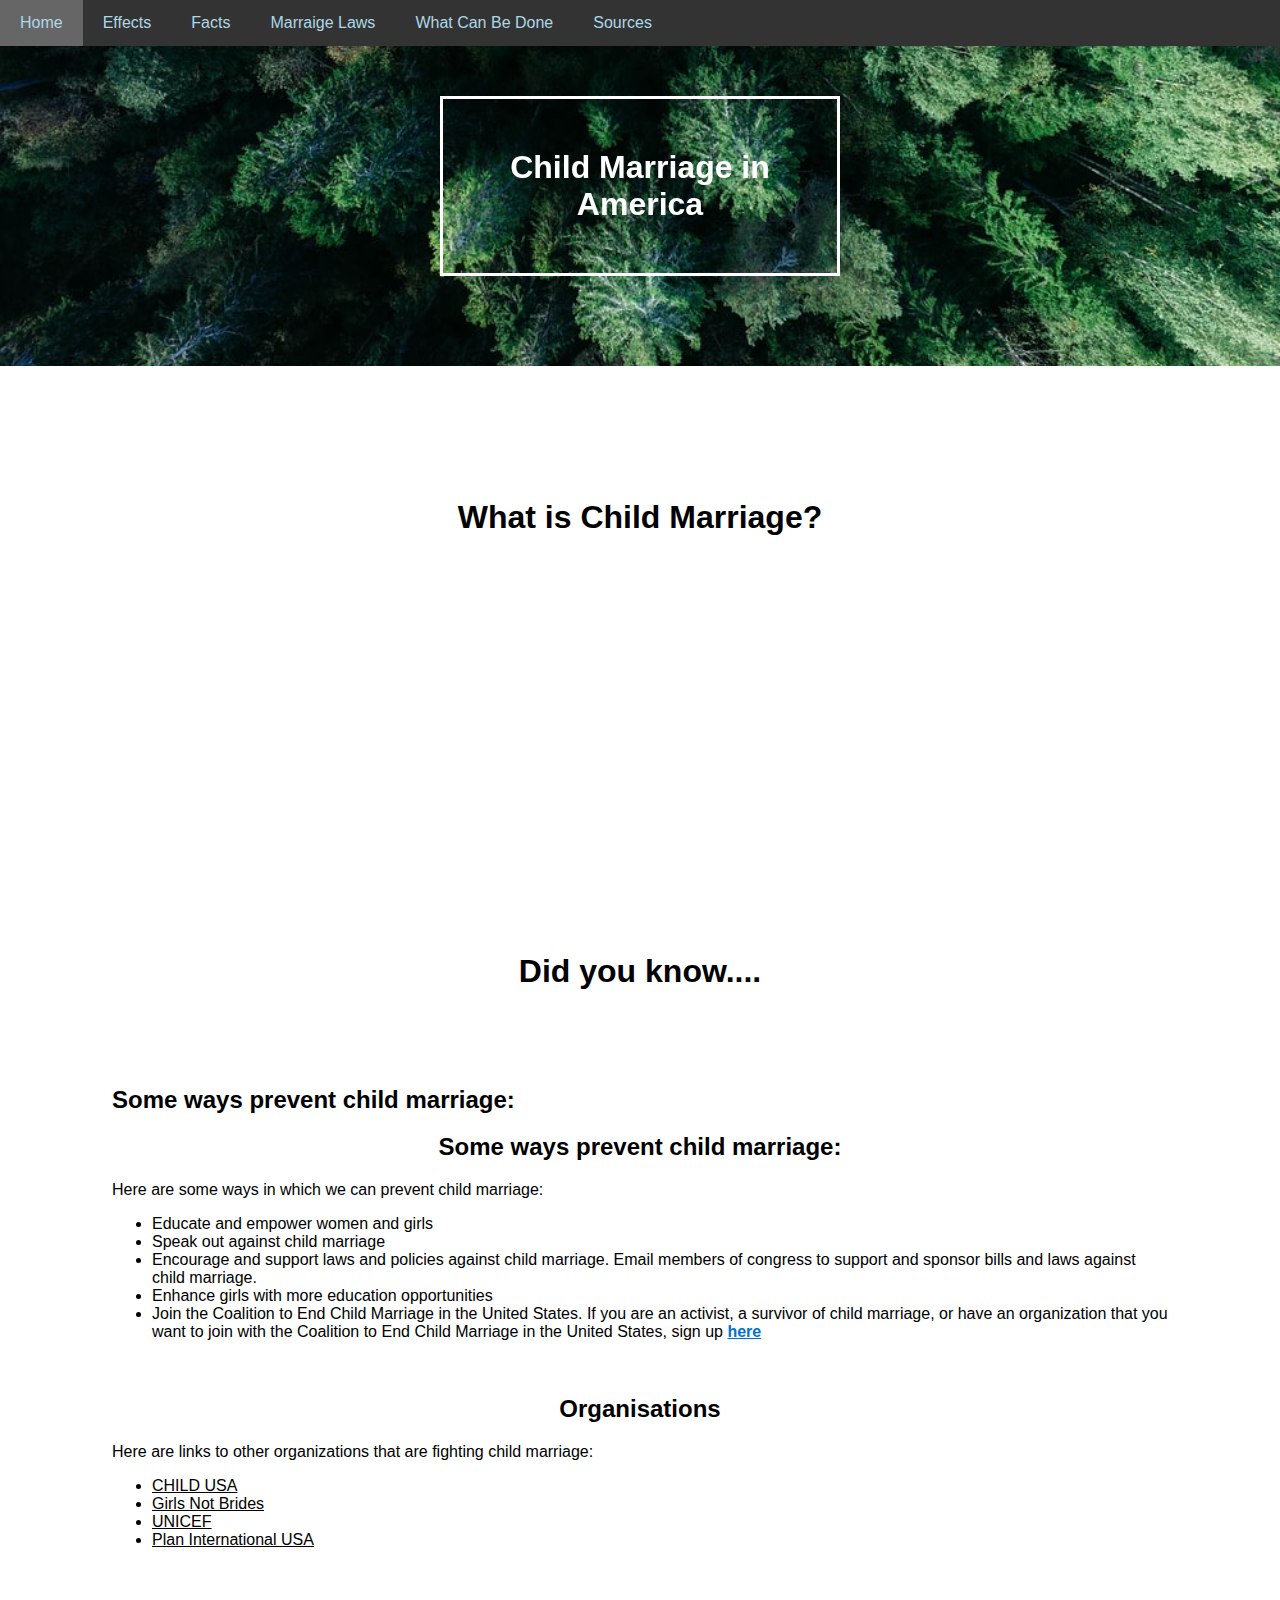
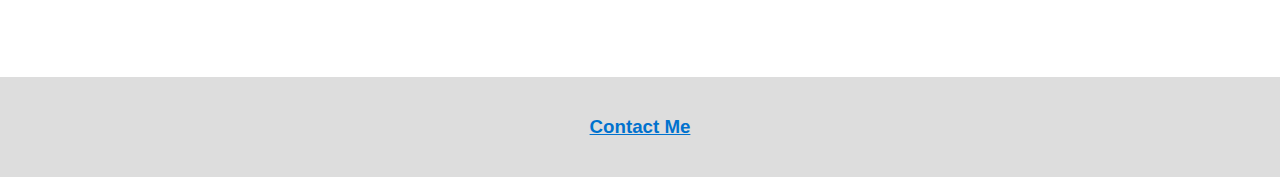
==== index.html @ d297c45a "Update index.html" ====
<!DOCTYPE html>
<html lang="en">
  
<head>
<title>Child Marriage in America-Home</title>
<meta charset="UTF-8">
<meta name="viewport" content="width=device-width, initial-scale=1">
<link rel="stylesheet" type="text/css" href="style_home.css">
</head>
  
<body>
<div class="navbar">
  <a href="./index.html" class="active" target="_blank">Home</a>
  <a href="./Effects.html" target="_blank">Effects</a> 
  <a href="./Facts.html" target="_blank"> Facts</a>
  <a href="./Marriage-Laws.html" target="_blank">Marraige Laws</a>
  <a href="./what-can-be-done.html" target="_blank">What Can Be Done</a>
  <a href="./sources.html" target="_blank">Sources</a> 
</div>

<div id="banner0">
 <div class="content">
        <h1>Child Marriage in America</h1>
   </div>
 </div>
 
<!---<div class="header" style="background-image: url('https://cdni0.trtworld.com/w480/h270/q75/8767-trtworld-399984-439138.jpg');">
  <h1>My Website</h1>
  <p>A <b>responsive</b> website created by me.</p>
</div>-->


<div class="row">
 
  <div class="main">
    <!--<h1>Join US in the Fight Against Child Marriage</h1>-->
    <h1 style= "color: black;"> What is Child Marriage? </h1>
    
    <iframe class= "video"  src="https://www.youtube.com/embed/cFA0fRX2fZc" title="YouTube video player" frameborder="0" allow="accelerometer; autoplay; clipboard-write;  
    encrypted-media; gyroscope; picture-in-picture" allowfullscreen></iframe>
        
   
    <h1 style= "color: black;"> Did you know....</h1>
      
    <h2>Some ways prevent child marriage:</h2>
    <h2 style="text-align:center">Some ways prevent child marriage:</h2>
    <p>Here are some ways in which we can prevent child marriage:</p>

    <ul>
      <li> Educate and empower women and girls </li>
      <li> Speak out against child marriage</li>
      <li> Encourage and support laws and policies against child marriage.  Email members of congress to support and sponsor bills and laws against child marriage.</li>
      <li> Enhance girls with more education opportunities </li>
      <li> Join the Coalition to End Child Marriage in the United States.  If you are an activist, a survivor of child marriage, or have an organization that you want to join with the Coalition to End Child Marriage in the United States, sign up <a href="https://docs.google.com/forms/d/1Kvfgc0ja8x3zEsM-i0TsdLW8X1-UNW-us48fIBtgW6Y/viewform?edit_requested=true" target="_blank" style="color: #0072ce"><b>here</b></a></li>
    </ul>

    <br>
    <h2 style="text-align:center">Organisations</h2>

    <p>Here are links to other organizations that are fighting child marriage:</p>
    <ul>
                <li><a href="https://childusa.org/" target="_blank" style="color: black"> CHILD USA</a></li>
                <li><a href="https://www.girlsnotbrides.org/" target="_blank" style="color: black"> Girls Not Brides</a></li>
                <li><a href="https://www.unicef.org/protection/child-marriage" target="_blank" style="color: black">UNICEF </a></li>
                <li><a href="https://www.planusa.org/" target="_blank" style="color: black">Plan International USA</a></li>
    </ul>
  </div>
</div>

<div class="footer">
  <h3><a href="mailto:shivani.arun@gmail.com" style="color:#0072ce">Contact Me</a></h3>
</div>
  
  
</body>
</html>
---- style_home.css ----
* {
  box-sizing: border-box;
}

/* Style the body */
body {
  font-family: Arial, Helvetica, sans-serif;
  margin: 0;
}

/* Banners for all pages */
/*https://cdni0.trtworld.com/w480/h270/q75/8767-trtworld-399984-439138.jpg*/

/* Home Banner */
#banner0{
 background-image: url(./resources/images/home_banner.jpeg);
  background-size: cover;
  background-position: bottom center;
  height: 400px;
  width: 100%;
  color: white;
} 

#banner0 .content h1 {
  border: 3px solid white;
  position: relative;
  top: 50px;
  width: 400px;
  margin: 0 auto;
  padding: 50px;
  text-align: center;
}

/* What can we do Banner */
#banner4{
 background-image: url(./resources/images/Stop_child_marriage.jpg);
  background-size: cover;
  background-position: bottom center;
  height: 400px;
  width: 100%;
  opacity: 0.5;
}

.banner4 content h1{
  border: 3px solid white;
  color: #FFFFFF;
  position: relative;
  top: 50px;
  width: 400px;
  margin: 0 auto;
  padding: 50px;
  text-align: center;
  text-shadow: -2px 0 black, 0 2px black, 2px 0 black, 0 -2px black; 
}




/* Increase the font size of the heading 
.header h1 {
  font-size: 40px;
}
*/

/* Sticky navbar - toggles between relative and fixed, depending on the scroll position. It is positioned relative until a given offset position is met in the viewport - then it "sticks" in place (like position:fixed). The sticky value is not supported in IE or Edge 15 and earlier versions. However, for these versions the navbar will inherit default position */
.navbar {
  overflow: hidden;
  background-color: #333;
  position: sticky;
  position: -webkit-sticky;
  top: 0;
}

/* Style the navigation bar links */
.navbar a {
  float: left;
  display: block;
  color: #ADD8E6;
  text-align: center;
  padding: 14px 20px;
  text-decoration: none;
}


/* Change color on hover */
.navbar a:hover {
  background-color: #ADD8E6;
  color: black;
}

/* Active/current link */
.navbar a.active {
  background-color: #666;
  color: #ADD8E6;
}

/* Column container */
.row {  
  display: -ms-flexbox; /* IE10 */
  display: flex;
  -ms-flex-wrap: wrap; /* IE10 */
  flex-wrap: wrap;
}

/* Create two unequal columns that sits next to each other */
/* Sidebar/left column */
/*
.side {
  -ms-flex: 30%; /* IE10 */
 /* flex: 30%;
  background-color: #f1f1f1;
  padding: 20px;
}
*/

/* Main column */
.main {   
  background-color: white;
  flex: 70%;
  margin-top: -80px;
  -ms-flex: 70%; /* IE10 */
  padding: 7rem;
}
.main h1{
  padding-bottom: 7%;
  text-align: center;
}
/* Fake image, just for this example */
.fakeimg {
  background-color: #0072ce;
  width: 100%;
}
.main img{
    width: 100%;
    object-fit: scale-down;
    max-height: 100%;

}

.video {
    display: block;
    height: 300px;
    margin: 0 auto;
    width: 450px;
    align-self: center;
}

/* Footer */
.footer {
  padding: 20px;
  text-align: center;
  background: #ddd;
  position: static;
}

/* Responsive layout - when the screen is less than 700px wide, make the two columns stack on top of each other instead of next to each other */
@media screen and (max-width: 700px) {
  .row {   
    flex-direction: column;
  }
}

/* Responsive layout - when the screen is less than 400px wide, make the navigation links stack on top of each other instead of next to each other */
@media screen and (max-width: 400px) {
  .navbar a {
    float: none;
    width: 100%;
  }
  .fakeimg {
    display: none;
}
}
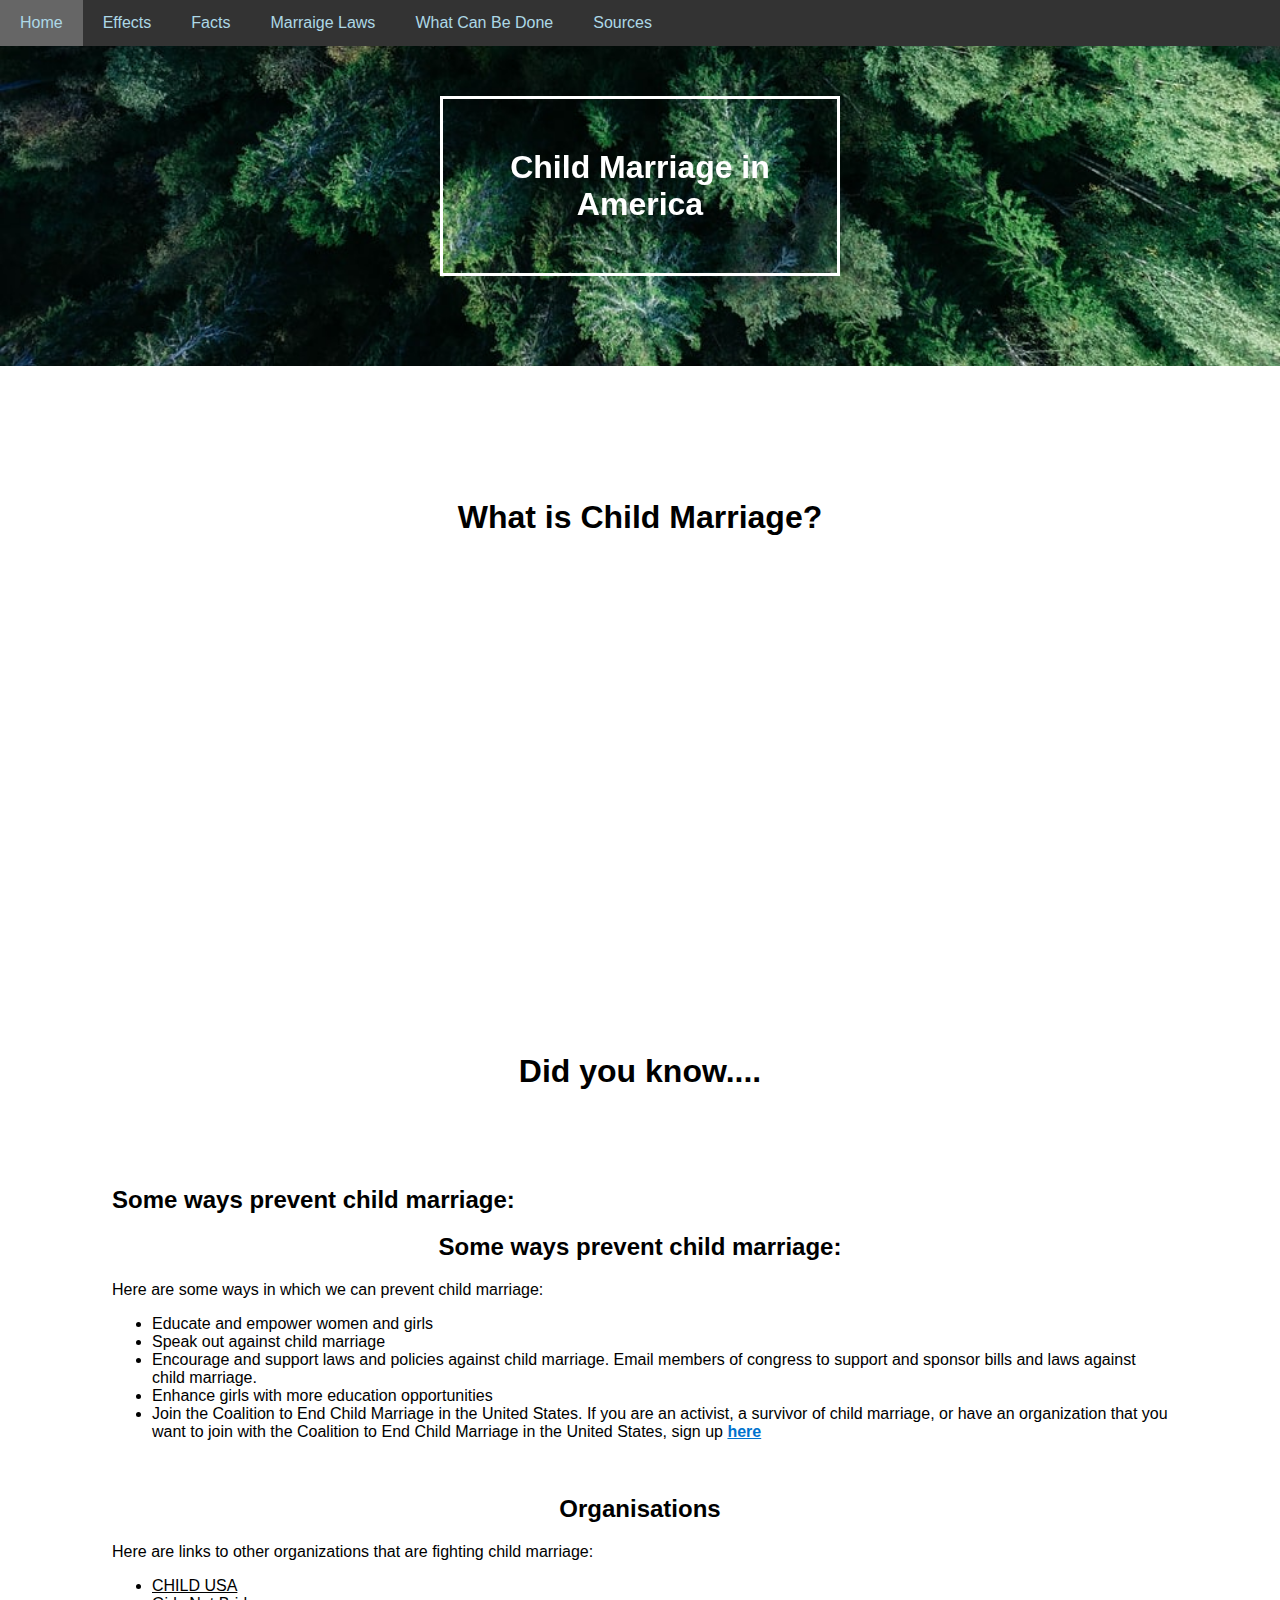
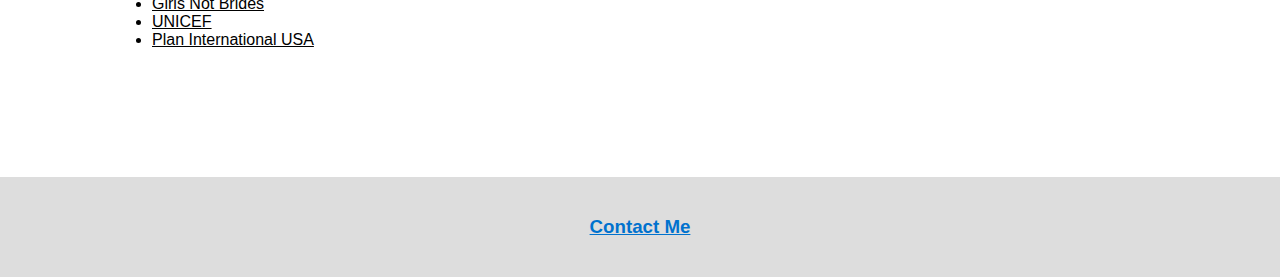
==== commit 73e6453f: "Update index.html" ====
--- a/index.html
+++ b/index.html
@@ -24,12 +24,6 @@
    </div>
  </div>
  
-<!---<div class="header" style="background-image: url('https://cdni0.trtworld.com/w480/h270/q75/8767-trtworld-399984-439138.jpg');">
-  <h1>My Website</h1>
-  <p>A <b>responsive</b> website created by me.</p>
-</div>-->
-
-
 <div class="row">
  
   <div class="main">
@@ -39,7 +33,8 @@
     <iframe class= "video"  src="https://www.youtube.com/embed/cFA0fRX2fZc" title="YouTube video player" frameborder="0" allow="accelerometer; autoplay; clipboard-write;  
     encrypted-media; gyroscope; picture-in-picture" allowfullscreen></iframe>
         
-   
+
+    
     <h1 style= "color: black;"> Did you know....</h1>
       
     <h2>Some ways prevent child marriage:</h2>
--- a/style_home.css
+++ b/style_home.css
@@ -41,7 +41,7 @@
   opacity: 0.5;
 }
 
-.banner4 content h1{
+#banner4 content h1{
   border: 3px solid white;
   color: #FFFFFF;
   position: relative;
@@ -52,8 +52,6 @@
   text-align: center;
   text-shadow: -2px 0 black, 0 2px black, 2px 0 black, 0 -2px black; 
 }
-
-
 
 
 /* Increase the font size of the heading 
@@ -139,11 +137,12 @@
 
 .video {
     display: block;
-    height: 300px;
+    height: 400px;
     margin: 0 auto;
-    width: 450px;
-    align-self: center;
+    width: 550px;
+    align-content: center;
 }
+
 
 /* Footer */
 .footer {
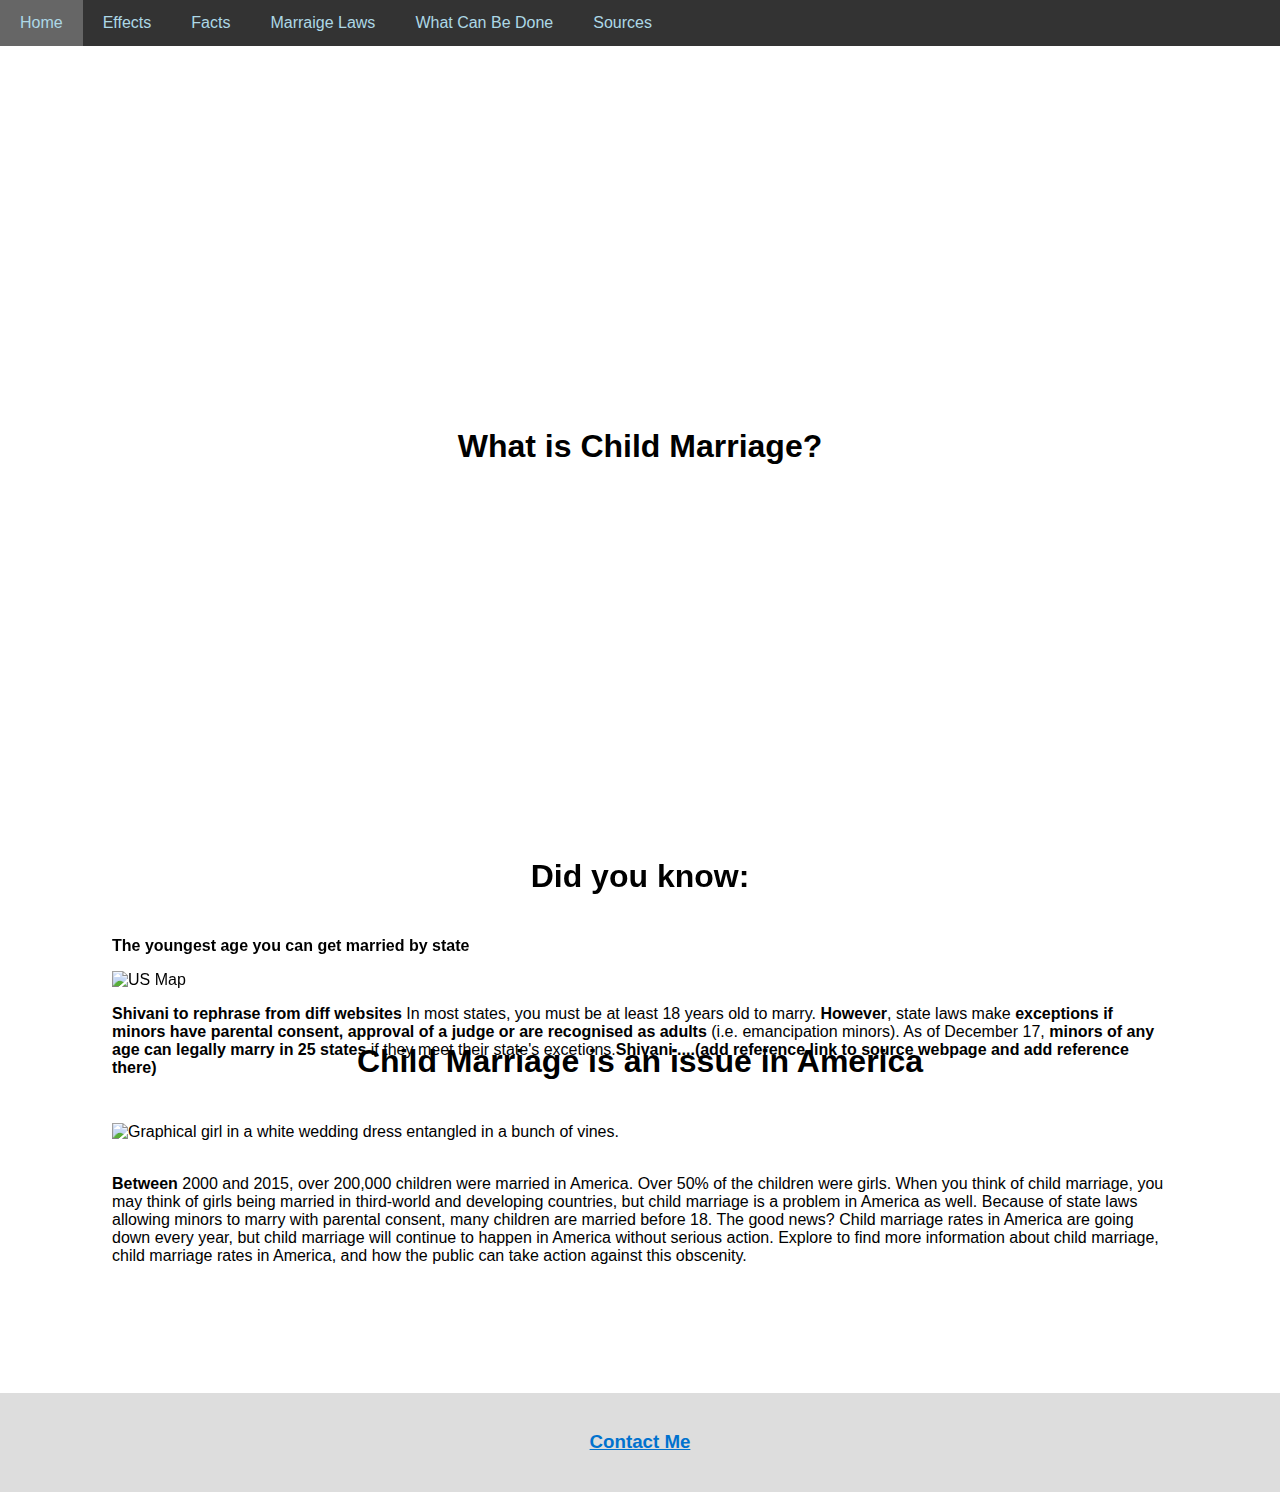
==== commit 891f8a90: "Update index.html" ====
--- a/index.html
+++ b/index.html
@@ -1,71 +1,59 @@
 <!DOCTYPE html>
 <html lang="en">
-  
+
 <head>
-<title>Child Marriage in America-Home</title>
-<meta charset="UTF-8">
-<meta name="viewport" content="width=device-width, initial-scale=1">
-<link rel="stylesheet" type="text/css" href="style_home.css">
+    <title>Child Marriage in America-Home</title>
+    <meta charset="UTF-8">
+    <meta name="viewport" content="width=device-width, initial-scale=1">
+    <link rel="stylesheet" type="text/css" href="style_home.css">
 </head>
-  
+
 <body>
-<div class="navbar">
-  <a href="./index.html" class="active" target="_blank">Home</a>
-  <a href="./Effects.html" target="_blank">Effects</a> 
-  <a href="./Facts.html" target="_blank"> Facts</a>
-  <a href="./Marriage-Laws.html" target="_blank">Marraige Laws</a>
-  <a href="./what-can-be-done.html" target="_blank">What Can Be Done</a>
-  <a href="./sources.html" target="_blank">Sources</a> 
-</div>
+    <div class="navbar">
+        <a href="./index.html" class="active" target="_blank">Home</a>
+        <a href="./Effects.html" target="_blank">Effects</a>
+        <a href="./Facts.html" target="_blank"> Facts</a>
+        <a href="./Marriage-Laws.html" target="_blank">Marraige Laws</a>
+        <a href="./what-can-be-done.html" target="_blank">What Can Be Done</a>
+        <a href="./sources.html" target="_blank">Sources</a>
+    </div>
 
-<div id="banner0">
- <div class="content">
-        <h1>Child Marriage in America</h1>
-   </div>
- </div>
- 
-<div class="row">
- 
-  <div class="main">
-    <!--<h1>Join US in the Fight Against Child Marriage</h1>-->
-    <h1 style= "color: black;"> What is Child Marriage? </h1>
-    
-    <iframe class= "video"  src="https://www.youtube.com/embed/cFA0fRX2fZc" title="YouTube video player" frameborder="0" allow="accelerometer; autoplay; clipboard-write;  
+    <div id="banner0">
+        <div class="content">
+            <h1>Child Marriage in America</h1>
+        </div>
+    </div>
+
+    <div class="row">
+
+        <div class="main">
+            <!--<h1>Join US in the Fight Against Child Marriage</h1>-->
+            <h1 class="intro"> What is Child Marriage? </h1>
+
+            <iframe class="video" src="https://www.youtube.com/embed/cFA0fRX2fZc" title="YouTube video player" frameborder="0" allow="accelerometer; autoplay; clipboard-write;  
     encrypted-media; gyroscope; picture-in-picture" allowfullscreen></iframe>
-        
 
-    
-    <h1 style= "color: black;"> Did you know....</h1>
-      
-    <h2>Some ways prevent child marriage:</h2>
-    <h2 style="text-align:center">Some ways prevent child marriage:</h2>
-    <p>Here are some ways in which we can prevent child marriage:</p>
+            <h1 class="h1body">Did you know:</h1>
+            <p><strong>The youngest age you can get married by state</strong></p>
+            <p> <img class="image2" src="https://s01.sgp1.digitaloceanspaces.com/inline/862332-hsvylikyue-1513864660.png" alt="US Map"> </p>
+          <p> <b>Shivani to rephrase from diff websites</b> In most states, you must be at least 18 years old to marry. <b>However</b>, state laws make <b>exceptions if minors have parental consent, approval of a judge or are recognised as adults </b>(i.e. emancipation minors). As of December 17, <b>minors of any age can legally marry in 25 states</b> if they meet their state's excetions.<b>Shivani ....(add reference link to source webpage and add reference there)</b></p>
 
-    <ul>
-      <li> Educate and empower women and girls </li>
-      <li> Speak out against child marriage</li>
-      <li> Encourage and support laws and policies against child marriage.  Email members of congress to support and sponsor bills and laws against child marriage.</li>
-      <li> Enhance girls with more education opportunities </li>
-      <li> Join the Coalition to End Child Marriage in the United States.  If you are an activist, a survivor of child marriage, or have an organization that you want to join with the Coalition to End Child Marriage in the United States, sign up <a href="https://docs.google.com/forms/d/1Kvfgc0ja8x3zEsM-i0TsdLW8X1-UNW-us48fIBtgW6Y/viewform?edit_requested=true" target="_blank" style="color: #0072ce"><b>here</b></a></li>
-    </ul>
+            <h1 class="h1body"> Child Marriage is an issue in America</h1>
 
-    <br>
-    <h2 style="text-align:center">Organisations</h2>
+            <p><img class="image2" src="http://www.defenddemocracy.press/wp-content/uploads/2018/03/chilh-mariage.jpg" alt="Graphical girl in a white wedding dress entangled in a bunch
+of vines."> </p>
 
-    <p>Here are links to other organizations that are fighting child marriage:</p>
-    <ul>
-                <li><a href="https://childusa.org/" target="_blank" style="color: black"> CHILD USA</a></li>
-                <li><a href="https://www.girlsnotbrides.org/" target="_blank" style="color: black"> Girls Not Brides</a></li>
-                <li><a href="https://www.unicef.org/protection/child-marriage" target="_blank" style="color: black">UNICEF </a></li>
-                <li><a href="https://www.planusa.org/" target="_blank" style="color: black">Plan International USA</a></li>
-    </ul>
-  </div>
-</div>
+            <!--<img class= "image2" src= "./Images/cartoon_child_bride.jpg" alt= "Graphical girl in a white wedding dress entangled in a bunch of vines"> 
+    <p>-->
+            <p><br><strong>Between</strong> 2000 and 2015, over 200,000 children were married in America. Over 50% of the children were girls. When you think of child marriage, you may think of girls being married in third-world and developing countries, but child marriage is a problem in America as well. Because of state laws allowing minors to marry with parental consent, many children are married before 18. The good news? Child marriage rates in America are going down every year, but child marriage will continue to happen in America without serious action. Explore to find more information about child marriage, child marriage rates in America, and how the public can take action against this obscenity.</p>
+        </div>
+    </div>
 
-<div class="footer">
-  <h3><a href="mailto:shivani.arun@gmail.com" style="color:#0072ce">Contact Me</a></h3>
-</div>
-  
-  
+    <div class="footer">
+        <h3><a href="mailto:shivani.arun@gmail.com" style="color:#0072ce">Contact Me</a></h3>
+    </div>
+
+
 </body>
+
 </html>
--- a/style_home.css
+++ b/style_home.css
@@ -13,7 +13,7 @@
 
 /* Home Banner */
 #banner0{
- background-image: url(./resources/images/home_banner.jpeg);
+ background-image: url(https://images.unsplash.com/photo-1473773508845-188df298d2d1?ixlib=rb-1.2.1&ixid=MnwxMjA3fDB8MHxjb2xsZWN0aW9uLXBhZ2V8MXw0OTE4MzZ8fGVufDB8fHx8&w=1000&q=80);
   background-size: cover;
   background-position: bottom center;
   height: 400px;
@@ -52,6 +52,8 @@
   text-align: center;
   text-shadow: -2px 0 black, 0 2px black, 2px 0 black, 0 -2px black; 
 }
+
+
 
 
 /* Increase the font size of the heading 
@@ -120,7 +122,8 @@
   padding: 7rem;
 }
 .main h1{
-  padding-bottom: 7%;
+  margin-top: -50px;
+  padding-bottom: 2%;
   text-align: center;
 }
 /* Fake image, just for this example */
@@ -142,8 +145,14 @@
     width: 550px;
     align-content: center;
 }
-
-
+/*
+.video {
+  width: 650px;
+  height: 500px;
+  align: center;
+  margin: 0px 425px;
+}
+*/
 /* Footer */
 .footer {
   padding: 20px;
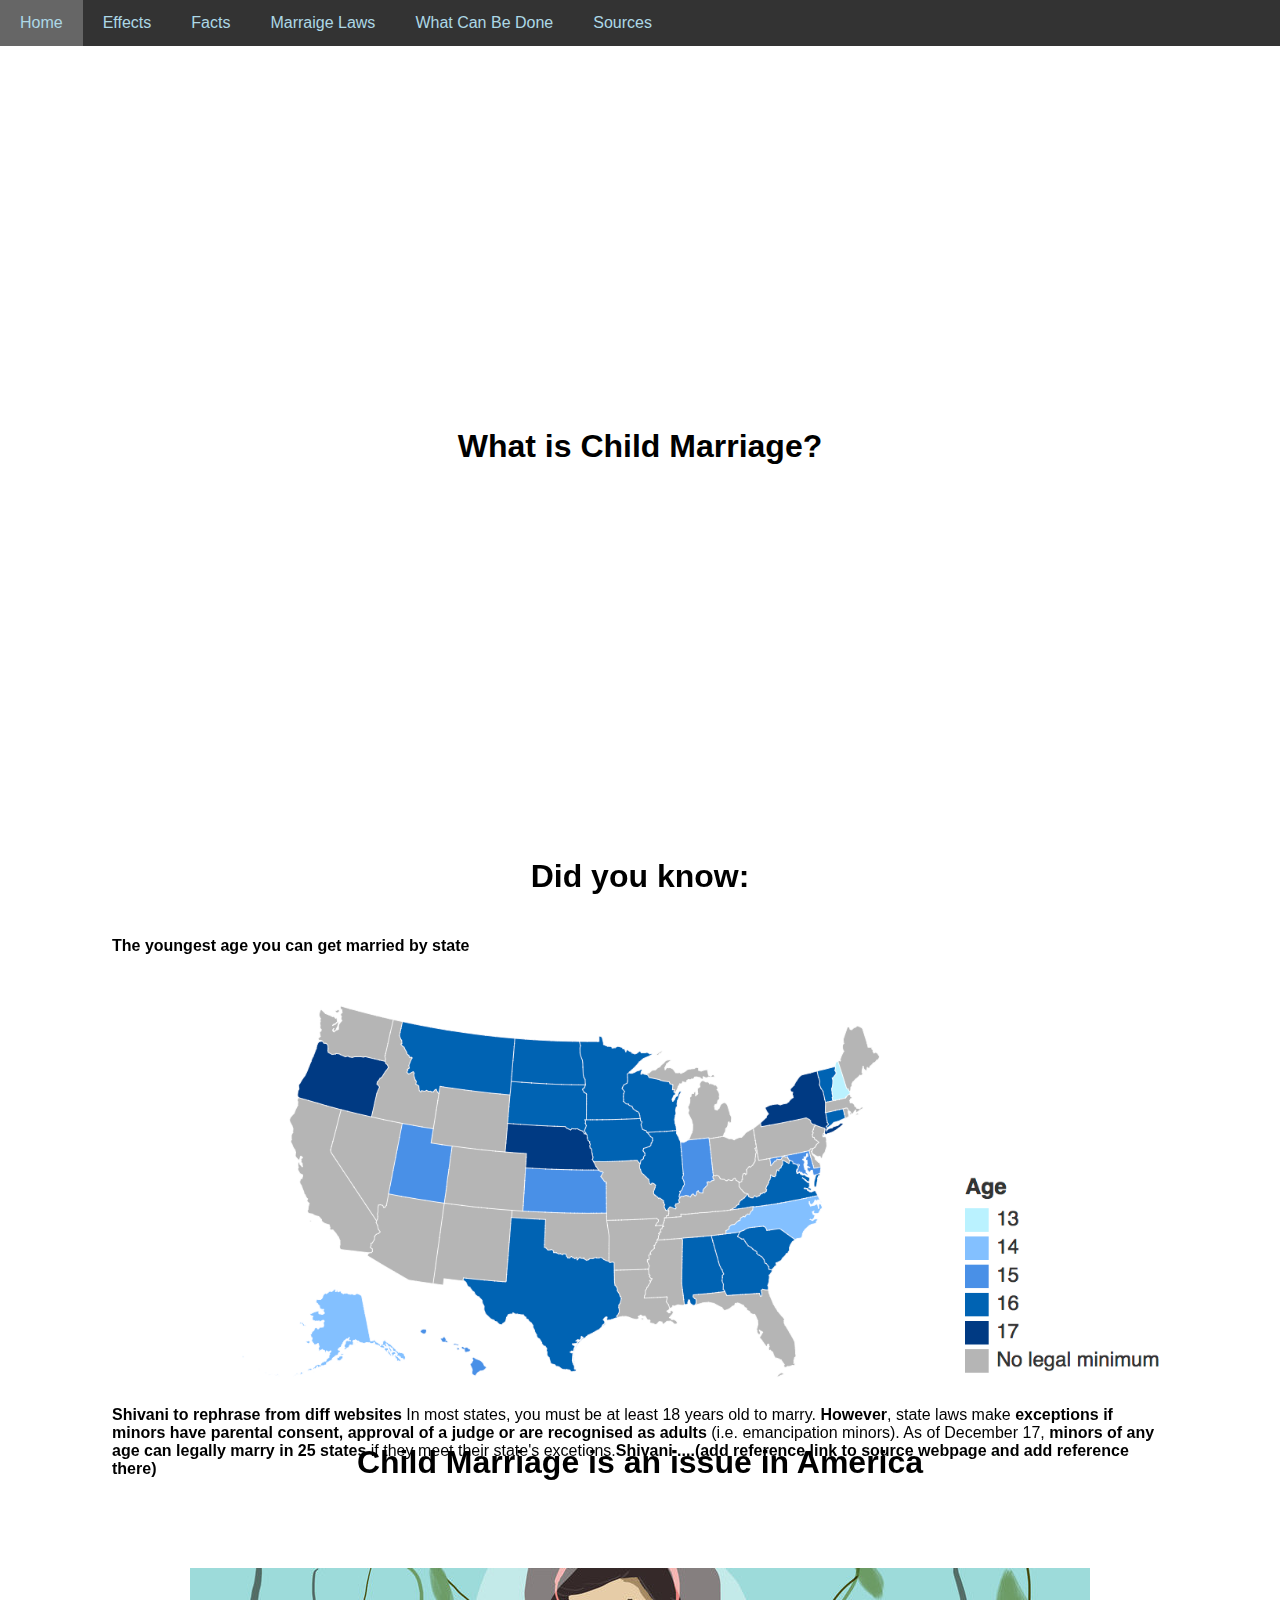
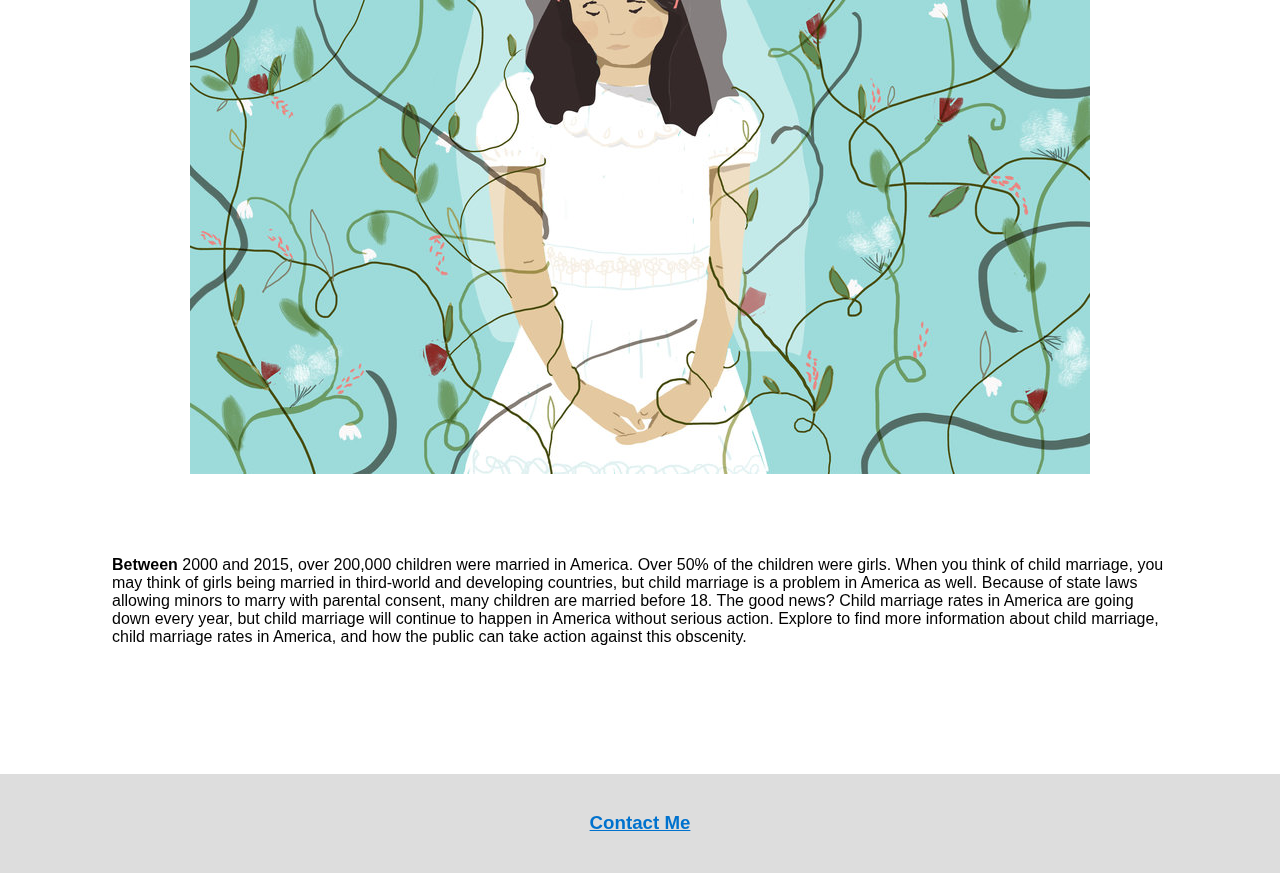
==== commit 2efcf769: "Update index.html" ====
--- a/index.html
+++ b/index.html
@@ -35,15 +35,16 @@
 
             <h1 class="h1body">Did you know:</h1>
             <p><strong>The youngest age you can get married by state</strong></p>
-            <p> <img class="image2" src="https://s01.sgp1.digitaloceanspaces.com/inline/862332-hsvylikyue-1513864660.png" alt="US Map"> </p>
+            <p> <img class="image2" src="./resources/images/cropped_us_map.png" alt="US Map"> </p>
+            <!--https://s01.sgp1.digitaloceanspaces.com/inline/862332-hsvylikyue-1513864660.png-->
           <p> <b>Shivani to rephrase from diff websites</b> In most states, you must be at least 18 years old to marry. <b>However</b>, state laws make <b>exceptions if minors have parental consent, approval of a judge or are recognised as adults </b>(i.e. emancipation minors). As of December 17, <b>minors of any age can legally marry in 25 states</b> if they meet their state's excetions.<b>Shivani ....(add reference link to source webpage and add reference there)</b></p>
 
             <h1 class="h1body"> Child Marriage is an issue in America</h1>
 
-            <p><img class="image2" src="http://www.defenddemocracy.press/wp-content/uploads/2018/03/chilh-mariage.jpg" alt="Graphical girl in a white wedding dress entangled in a bunch
+            <p><img class="image2" src="./resources/images/cartoon_child_bride.jpg" alt="Graphical girl in a white wedding dress entangled in a bunch
 of vines."> </p>
 
-            <!--<img class= "image2" src= "./Images/cartoon_child_bride.jpg" alt= "Graphical girl in a white wedding dress entangled in a bunch of vines"> 
+            <!--<img class= "image2" src= "http://www.defenddemocracy.press/wp-content/uploads/2018/03/chilh-mariage.jpg" alt= "Graphical girl in a white wedding dress entangled in a bunch of vines"> 
     <p>-->
             <p><br><strong>Between</strong> 2000 and 2015, over 200,000 children were married in America. Over 50% of the children were girls. When you think of child marriage, you may think of girls being married in third-world and developing countries, but child marriage is a problem in America as well. Because of state laws allowing minors to marry with parental consent, many children are married before 18. The good news? Child marriage rates in America are going down every year, but child marriage will continue to happen in America without serious action. Explore to find more information about child marriage, child marriage rates in America, and how the public can take action against this obscenity.</p>
         </div>
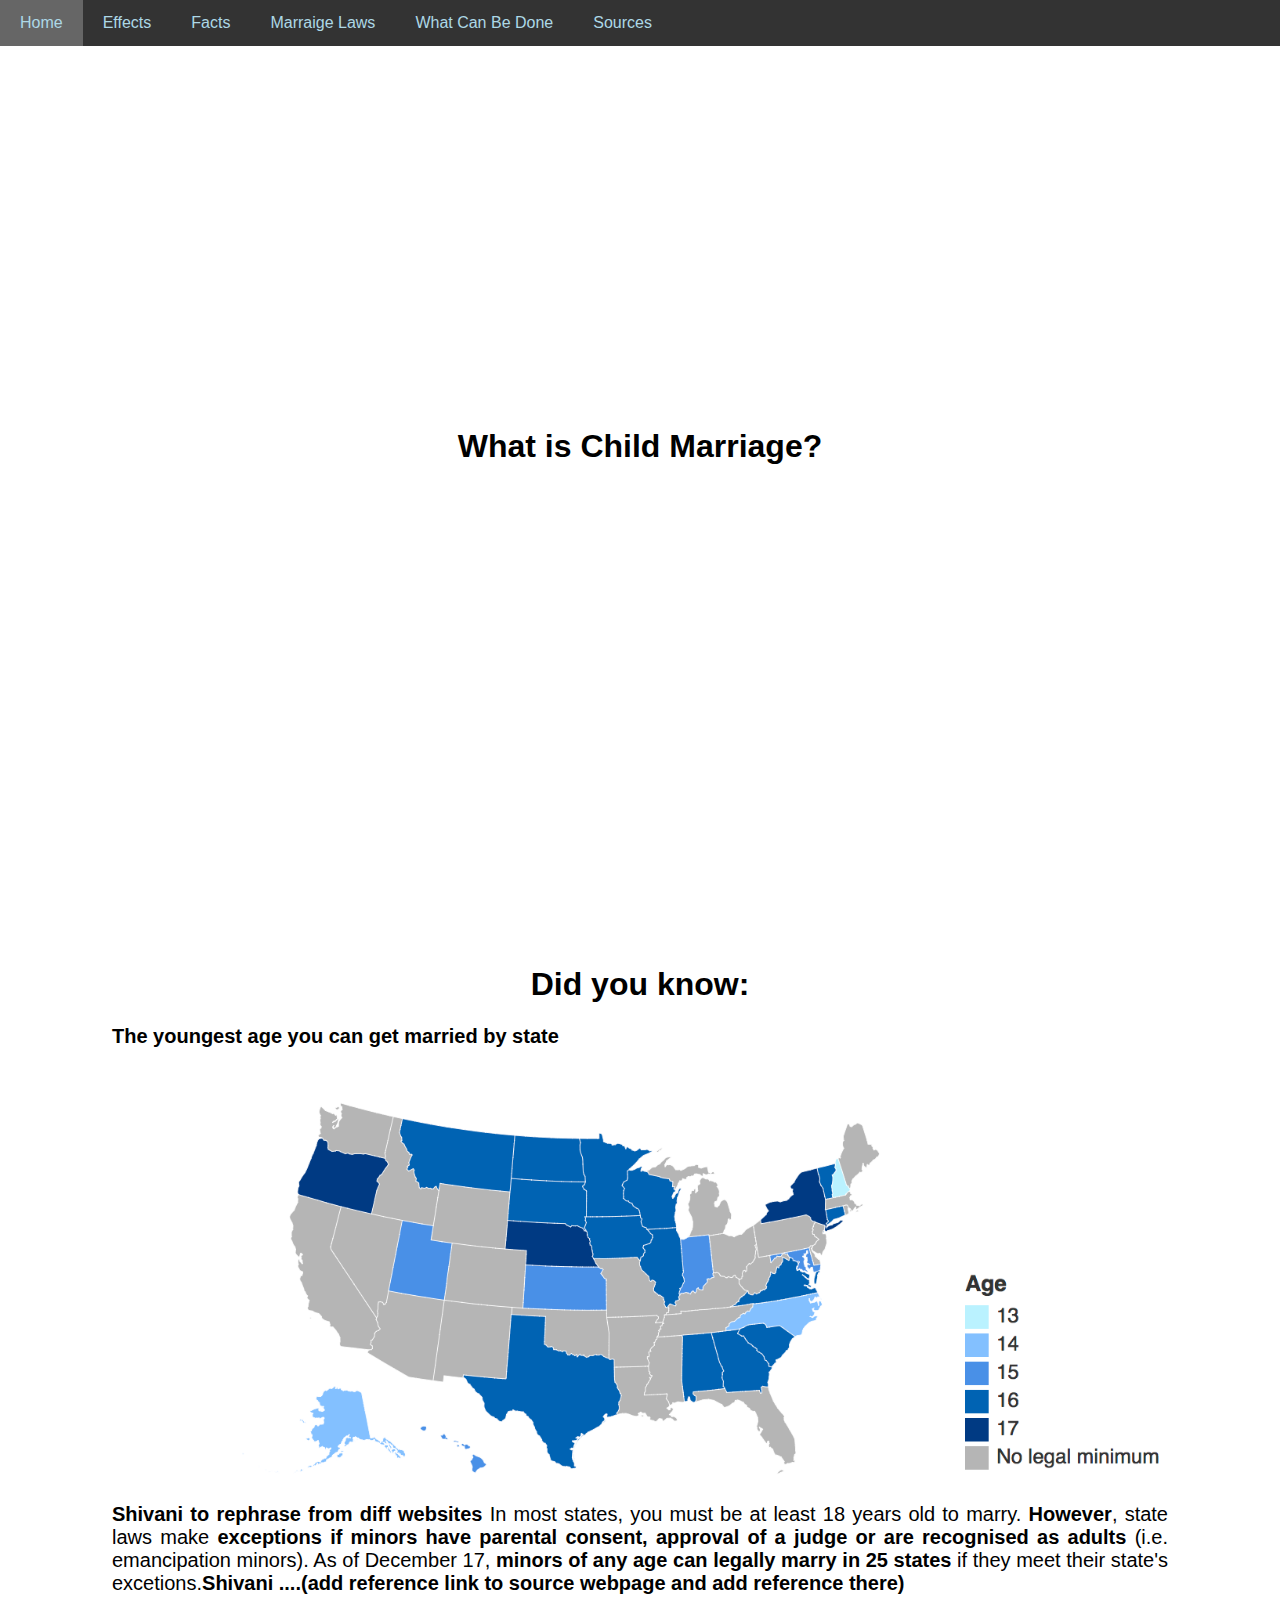
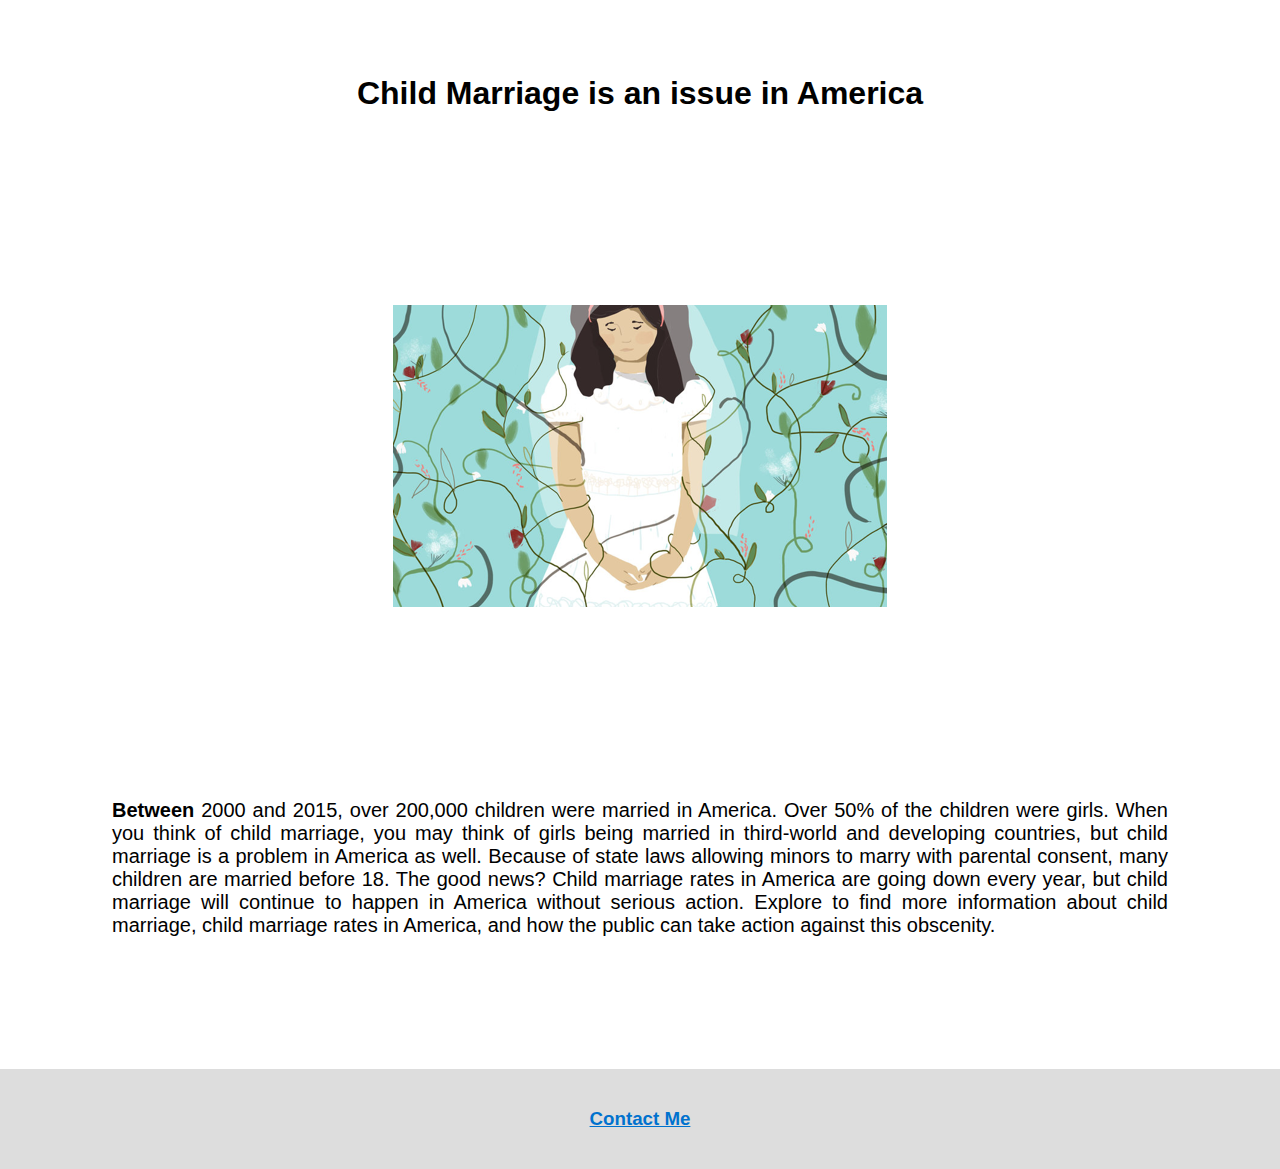
==== commit 52b88d20: "Update index.html" ====
--- a/index.html
+++ b/index.html
@@ -39,15 +39,20 @@
             <!--https://s01.sgp1.digitaloceanspaces.com/inline/862332-hsvylikyue-1513864660.png-->
           <p> <b>Shivani to rephrase from diff websites</b> In most states, you must be at least 18 years old to marry. <b>However</b>, state laws make <b>exceptions if minors have parental consent, approval of a judge or are recognised as adults </b>(i.e. emancipation minors). As of December 17, <b>minors of any age can legally marry in 25 states</b> if they meet their state's excetions.<b>Shivani ....(add reference link to source webpage and add reference there)</b></p>
 
+            <h1 class="h1body">Child Marriage is an issue in America</h1>
+            <p> <img class="image2" src="./resources/images/cartoon-child-bride-cropped.png" alt="Little bride"> </p>
+            <!--https://s01.sgp1.digitaloceanspaces.com/inline/862332-hsvylikyue-1513864660.png-->
+             <p><strong>Between</strong> 2000 and 2015, over 200,000 children were married in America. Over 50% of the children were girls. When you think of child marriage, you may think of girls being married in third-world and developing countries, but child marriage is a problem in America as well. Because of state laws allowing minors to marry with parental consent, many children are married before 18. The good news? Child marriage rates in America are going down every year, but child marriage will continue to happen in America without serious action. Explore to find more information about child marriage, child marriage rates in America, and how the public can take action against this obscenity.</p>
+
+            
+            <!--
             <h1 class="h1body"> Child Marriage is an issue in America</h1>
-
-            <p><img class="image2" src="./resources/images/cartoon_child_bride.jpg" alt="Graphical girl in a white wedding dress entangled in a bunch
-of vines."> </p>
-
+            <p><img class="image2" src="./resources/images/cartoon-child-bride-cropped.png" alt="Graphical girl in a white wedding dress entangled in a bunch
+of vines."> </p>-->
             <!--<img class= "image2" src= "http://www.defenddemocracy.press/wp-content/uploads/2018/03/chilh-mariage.jpg" alt= "Graphical girl in a white wedding dress entangled in a bunch of vines"> 
     <p>-->
-            <p><br><strong>Between</strong> 2000 and 2015, over 200,000 children were married in America. Over 50% of the children were girls. When you think of child marriage, you may think of girls being married in third-world and developing countries, but child marriage is a problem in America as well. Because of state laws allowing minors to marry with parental consent, many children are married before 18. The good news? Child marriage rates in America are going down every year, but child marriage will continue to happen in America without serious action. Explore to find more information about child marriage, child marriage rates in America, and how the public can take action against this obscenity.</p>
-        </div>
+          
+       </div>
     </div>
 
     <div class="footer">
--- a/style_home.css
+++ b/style_home.css
@@ -1,56 +1,56 @@
 * {
-  box-sizing: border-box;
+    box-sizing: border-box;
 }
 
 /* Style the body */
 body {
-  font-family: Arial, Helvetica, sans-serif;
-  margin: 0;
+    font-family: Arial, Helvetica, sans-serif;
+    margin: 0;
 }
 
 /* Banners for all pages */
 /*https://cdni0.trtworld.com/w480/h270/q75/8767-trtworld-399984-439138.jpg*/
 
 /* Home Banner */
-#banner0{
- background-image: url(https://images.unsplash.com/photo-1473773508845-188df298d2d1?ixlib=rb-1.2.1&ixid=MnwxMjA3fDB8MHxjb2xsZWN0aW9uLXBhZ2V8MXw0OTE4MzZ8fGVufDB8fHx8&w=1000&q=80);
-  background-size: cover;
-  background-position: bottom center;
-  height: 400px;
-  width: 100%;
-  color: white;
-} 
+#banner0 {
+    background-image: url(https://images.unsplash.com/photo-1473773508845-188df298d2d1?ixlib=rb-1.2.1&ixid=MnwxMjA3fDB8MHxjb2xsZWN0aW9uLXBhZ2V8MXw0OTE4MzZ8fGVufDB8fHx8&w=1000&q=80);
+    background-size: cover;
+    background-position: bottom center;
+    height: 400px;
+    width: 100%;
+    color: white;
+}
 
 #banner0 .content h1 {
-  border: 3px solid white;
-  position: relative;
-  top: 50px;
-  width: 400px;
-  margin: 0 auto;
-  padding: 50px;
-  text-align: center;
+    border: 3px solid white;
+    position: relative;
+    top: 50px;
+    width: 400px;
+    margin: 0 auto;
+    padding: 50px;
+    text-align: center;
 }
 
 /* What can we do Banner */
-#banner4{
- background-image: url(./resources/images/Stop_child_marriage.jpg);
-  background-size: cover;
-  background-position: bottom center;
-  height: 400px;
-  width: 100%;
-  opacity: 0.5;
-}
-
-#banner4 content h1{
-  border: 3px solid white;
-  color: #FFFFFF;
-  position: relative;
-  top: 50px;
-  width: 400px;
-  margin: 0 auto;
-  padding: 50px;
-  text-align: center;
-  text-shadow: -2px 0 black, 0 2px black, 2px 0 black, 0 -2px black; 
+#banner4 {
+    background-image: url(./resources/images/Stop_child_marriage.jpg);
+    background-size: cover;
+    background-position: bottom center;
+    height: 400px;
+    width: 100%;
+    opacity: 0.5;
+}
+
+#banner4 content h1 {
+    border: 3px solid white;
+    color: #FFFFFF;
+    position: relative;
+    top: 50px;
+    width: 400px;
+    margin: 0 auto;
+    padding: 50px;
+    text-align: center;
+    text-shadow: -2px 0 black, 0 2px black, 2px 0 black, 0 -2px black;
 }
 
 
@@ -64,42 +64,44 @@
 
 /* Sticky navbar - toggles between relative and fixed, depending on the scroll position. It is positioned relative until a given offset position is met in the viewport - then it "sticks" in place (like position:fixed). The sticky value is not supported in IE or Edge 15 and earlier versions. However, for these versions the navbar will inherit default position */
 .navbar {
-  overflow: hidden;
-  background-color: #333;
-  position: sticky;
-  position: -webkit-sticky;
-  top: 0;
+    overflow: hidden;
+    background-color: #333;
+    position: sticky;
+    position: -webkit-sticky;
+    top: 0;
 }
 
 /* Style the navigation bar links */
 .navbar a {
-  float: left;
-  display: block;
-  color: #ADD8E6;
-  text-align: center;
-  padding: 14px 20px;
-  text-decoration: none;
+    float: left;
+    display: block;
+    color: #ADD8E6;
+    text-align: center;
+    padding: 14px 20px;
+    text-decoration: none;
 }
 
 
 /* Change color on hover */
 .navbar a:hover {
-  background-color: #ADD8E6;
-  color: black;
+    background-color: #ADD8E6;
+    color: black;
 }
 
 /* Active/current link */
 .navbar a.active {
-  background-color: #666;
-  color: #ADD8E6;
+    background-color: #666;
+    color: #ADD8E6;
 }
 
 /* Column container */
-.row {  
-  display: -ms-flexbox; /* IE10 */
-  display: flex;
-  -ms-flex-wrap: wrap; /* IE10 */
-  flex-wrap: wrap;
+.row {
+    display: -ms-flexbox;
+    /* IE10 */
+    display: flex;
+    -ms-flex-wrap: wrap;
+    /* IE10 */
+    flex-wrap: wrap;
 }
 
 /* Create two unequal columns that sits next to each other */
@@ -107,35 +109,66 @@
 /*
 .side {
   -ms-flex: 30%; /* IE10 */
- /* flex: 30%;
+/* flex: 30%;
   background-color: #f1f1f1;
   padding: 20px;
 }
 */
 
 /* Main column */
-.main {   
-  background-color: white;
-  flex: 70%;
-  margin-top: -80px;
-  -ms-flex: 70%; /* IE10 */
-  padding: 7rem;
-}
-.main h1{
-  margin-top: -50px;
-  padding-bottom: 2%;
-  text-align: center;
-}
+.main {
+    background-color: white;
+    flex: 70%;
+    margin-top: -80px;
+    -ms-flex: 70%;
+    /* IE10 */
+    padding: 7rem;
+}
+
+.main he {
+    margin-top: -50px;
+    padding-bottom: 2%;
+    text-align: center;
+}
+
+.intro {
+    color: black;
+    text-align: center;
+    margin-top: -50px;
+}
+
+.h1body {
+    color: black;
+      margin-top: 80px;
+    text-align: center;
+}
+
+p {
+color: black;
+text-align: justify;
+font-size: 15pt;
+font-family: "Helvetica Neue", Helvetica, Arial, sans-serif;
+} 
+
+
+.image2 {
+    width: 100%;
+    object-fit: scale-down;
+    height: auto;
+    display: flex;
+
+}
+
 /* Fake image, just for this example */
 .fakeimg {
-  background-color: #0072ce;
-  width: 100%;
-}
-.main img{
+    background-color: #0072ce;
+    width: 100%;
+}
+
+.main img {
     width: 100%;
     object-fit: scale-down;
     max-height: 100%;
-
 }
 
 .video {
@@ -145,6 +178,7 @@
     width: 550px;
     align-content: center;
 }
+
 /*
 .video {
   width: 650px;
@@ -155,26 +189,27 @@
 */
 /* Footer */
 .footer {
-  padding: 20px;
-  text-align: center;
-  background: #ddd;
-  position: static;
+    padding: 20px;
+    text-align: center;
+    background: #ddd;
+    position: static;
 }
 
 /* Responsive layout - when the screen is less than 700px wide, make the two columns stack on top of each other instead of next to each other */
 @media screen and (max-width: 700px) {
-  .row {   
-    flex-direction: column;
-  }
+    .row {
+        flex-direction: column;
+    }
 }
 
 /* Responsive layout - when the screen is less than 400px wide, make the navigation links stack on top of each other instead of next to each other */
 @media screen and (max-width: 400px) {
-  .navbar a {
-    float: none;
-    width: 100%;
-  }
-  .fakeimg {
-    display: none;
-}
-}
+    .navbar a {
+        float: none;
+        width: 100%;
+    }
+
+    .fakeimg {
+        display: none;
+    }
+}
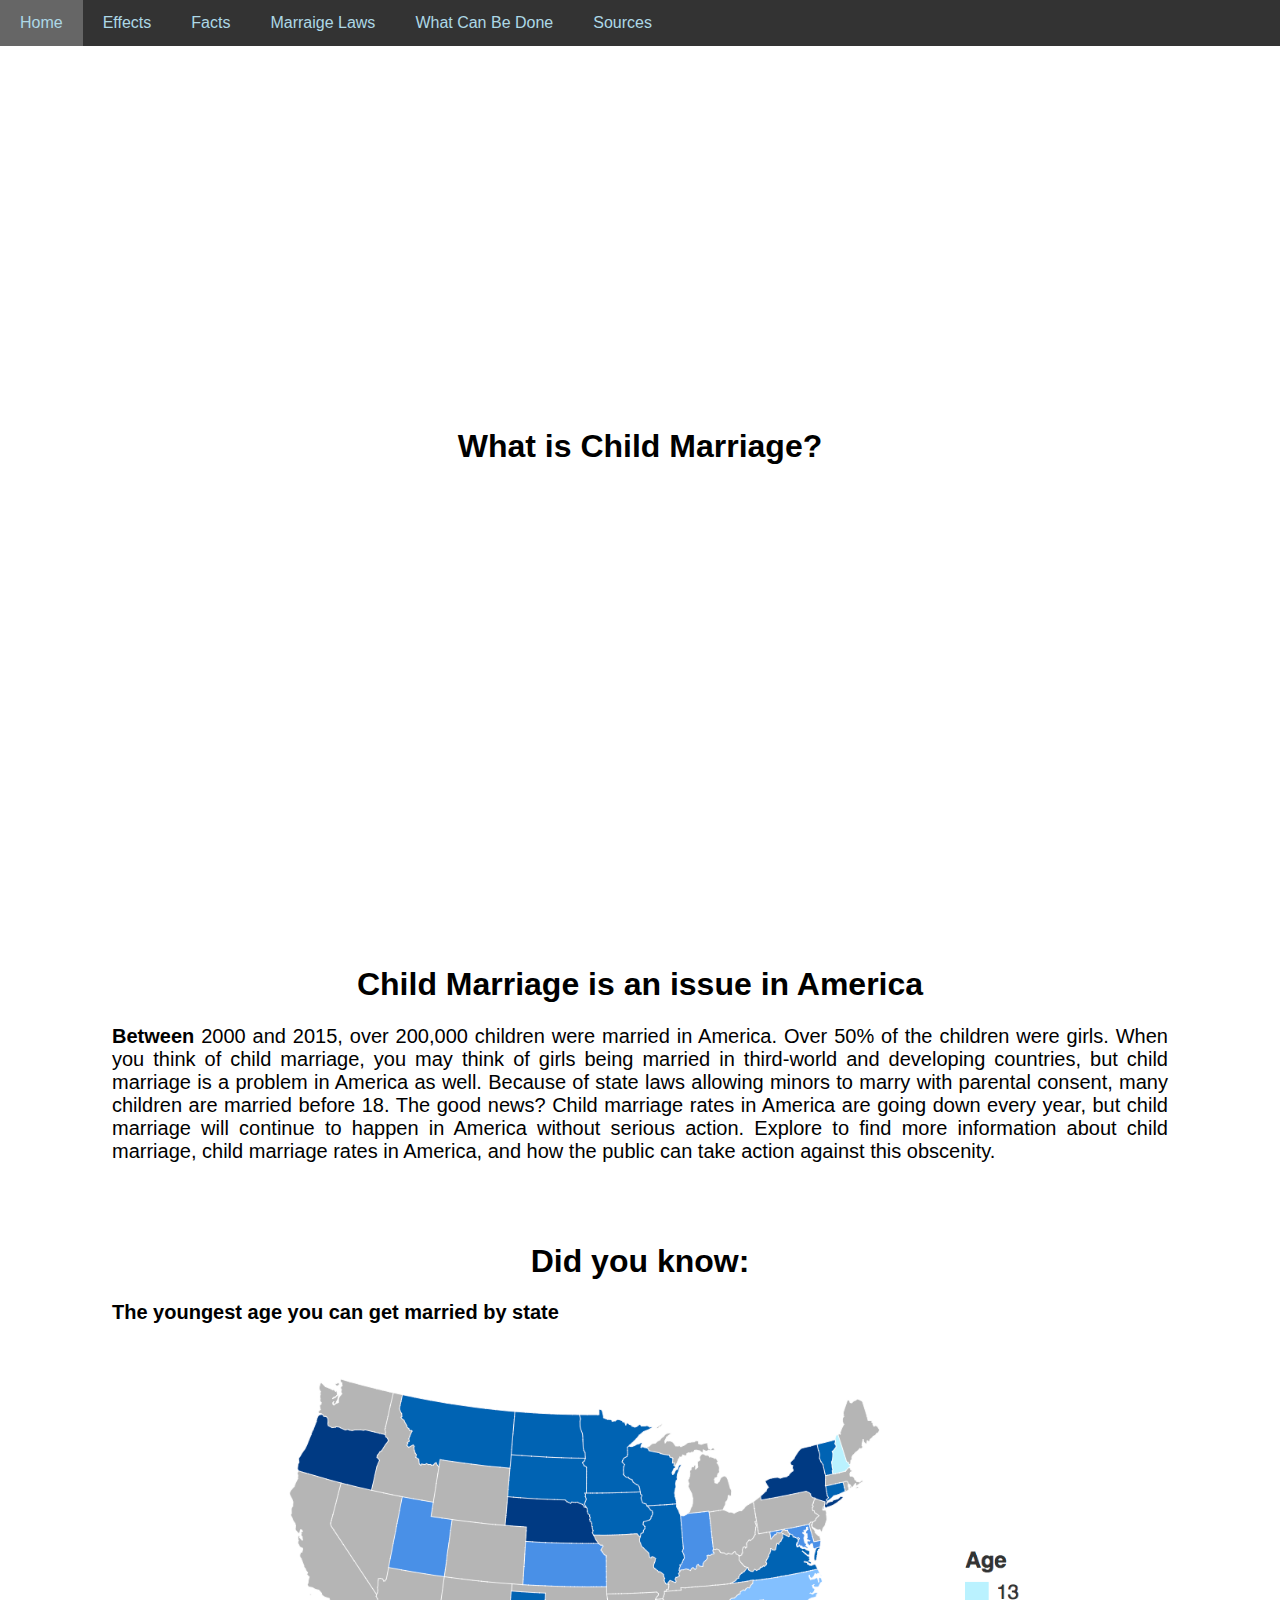
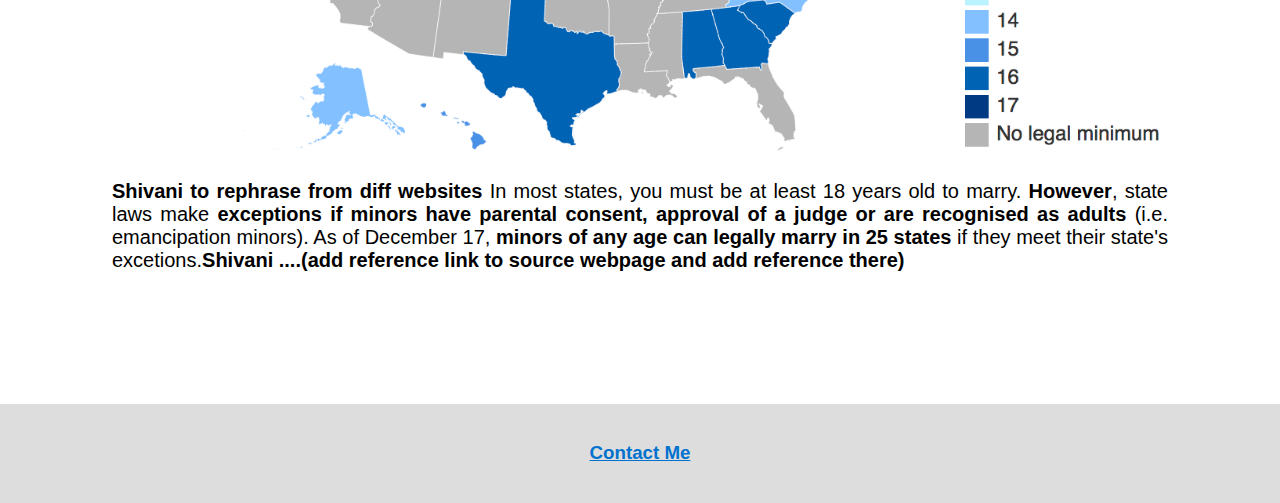
==== commit 0e09cd35: "Update index.html" ====
--- a/index.html
+++ b/index.html
@@ -33,25 +33,24 @@
             <iframe class="video" src="https://www.youtube.com/embed/cFA0fRX2fZc" title="YouTube video player" frameborder="0" allow="accelerometer; autoplay; clipboard-write;  
     encrypted-media; gyroscope; picture-in-picture" allowfullscreen></iframe>
 
-            <h1 class="h1body">Did you know:</h1>
-            <p><strong>The youngest age you can get married by state</strong></p>
-            <p> <img class="image2" src="./resources/images/cropped_us_map.png" alt="US Map"> </p>
-            <!--https://s01.sgp1.digitaloceanspaces.com/inline/862332-hsvylikyue-1513864660.png-->
-          <p> <b>Shivani to rephrase from diff websites</b> In most states, you must be at least 18 years old to marry. <b>However</b>, state laws make <b>exceptions if minors have parental consent, approval of a judge or are recognised as adults </b>(i.e. emancipation minors). As of December 17, <b>minors of any age can legally marry in 25 states</b> if they meet their state's excetions.<b>Shivani ....(add reference link to source webpage and add reference there)</b></p>
-
             <h1 class="h1body">Child Marriage is an issue in America</h1>
-            <p> <img class="image2" src="./resources/images/cartoon-child-bride-cropped.png" alt="Little bride"> </p>
+            <!--<p> <img class="image2" src="./resources/images/cartoon-child-bride-cropped.png" alt="Little bride"> </p>-->
             <!--https://s01.sgp1.digitaloceanspaces.com/inline/862332-hsvylikyue-1513864660.png-->
              <p><strong>Between</strong> 2000 and 2015, over 200,000 children were married in America. Over 50% of the children were girls. When you think of child marriage, you may think of girls being married in third-world and developing countries, but child marriage is a problem in America as well. Because of state laws allowing minors to marry with parental consent, many children are married before 18. The good news? Child marriage rates in America are going down every year, but child marriage will continue to happen in America without serious action. Explore to find more information about child marriage, child marriage rates in America, and how the public can take action against this obscenity.</p>
-
-            
+          
             <!--
             <h1 class="h1body"> Child Marriage is an issue in America</h1>
             <p><img class="image2" src="./resources/images/cartoon-child-bride-cropped.png" alt="Graphical girl in a white wedding dress entangled in a bunch
 of vines."> </p>-->
             <!--<img class= "image2" src= "http://www.defenddemocracy.press/wp-content/uploads/2018/03/chilh-mariage.jpg" alt= "Graphical girl in a white wedding dress entangled in a bunch of vines"> 
     <p>-->
-          
+           <h1 class="h1body">Did you know:</h1>
+            <p><strong>The youngest age you can get married by state</strong></p>
+            <p> <img class="image2" src="./resources/images/cropped_us_map.png" alt="US Map"> </p>
+            <!--https://s01.sgp1.digitaloceanspaces.com/inline/862332-hsvylikyue-1513864660.png-->
+          <p> <b>Shivani to rephrase from diff websites</b> In most states, you must be at least 18 years old to marry. <b>However</b>, state laws make <b>exceptions if minors have parental consent, approval of a judge or are recognised as adults </b>(i.e. emancipation minors). As of December 17, <b>minors of any age can legally marry in 25 states</b> if they meet their state's excetions.<b>Shivani ....(add reference link to source webpage and add reference there)</b></p>
+
+           
        </div>
     </div>
 
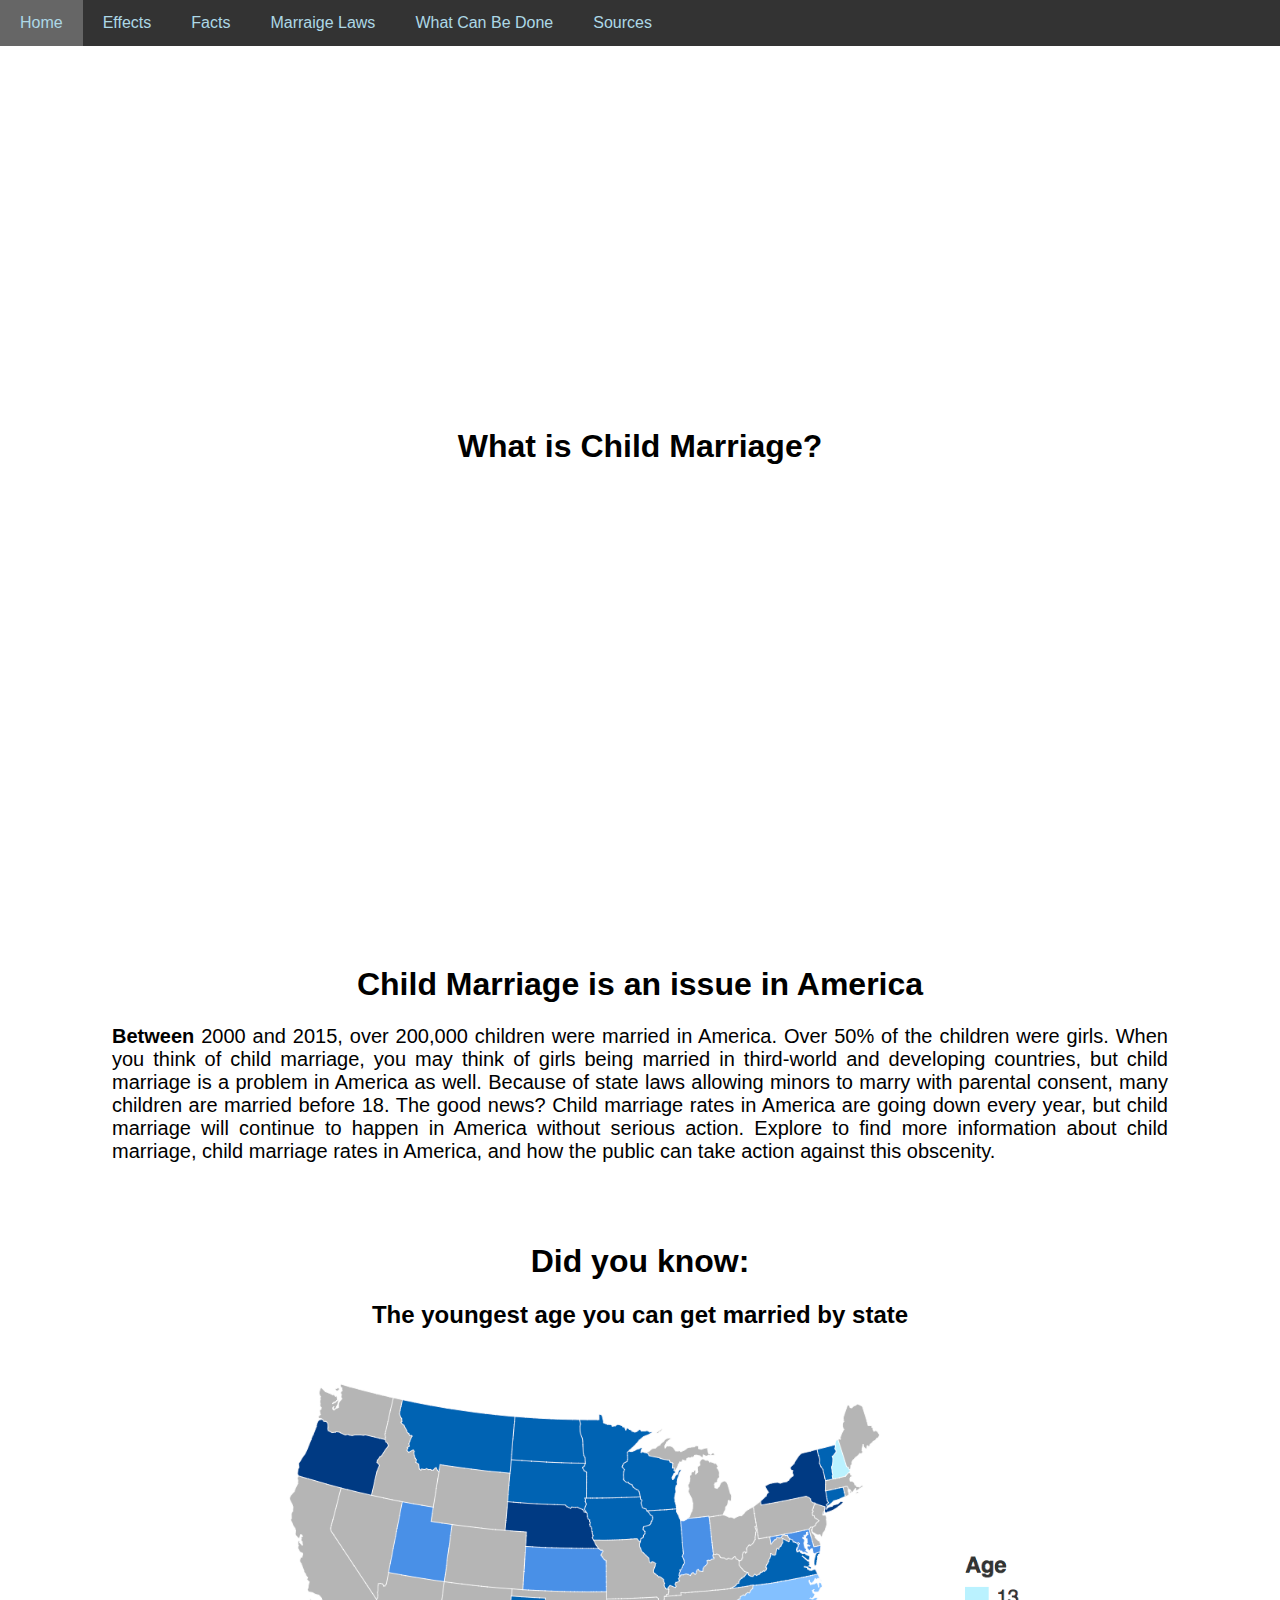
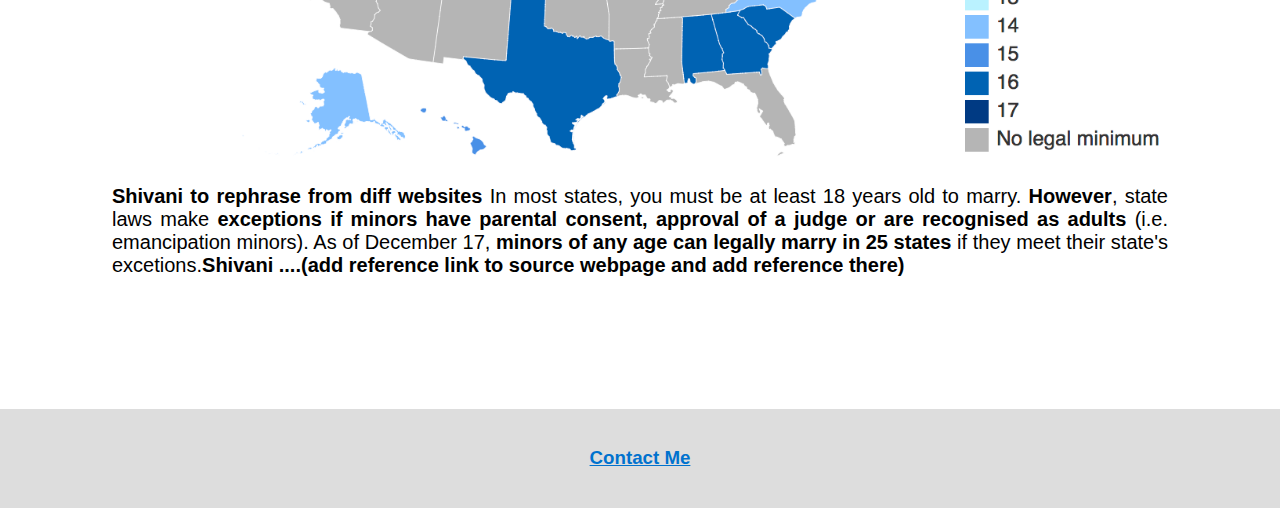
==== commit 9c07ad99: "Update index.html" ====
--- a/index.html
+++ b/index.html
@@ -45,7 +45,7 @@
             <!--<img class= "image2" src= "http://www.defenddemocracy.press/wp-content/uploads/2018/03/chilh-mariage.jpg" alt= "Graphical girl in a white wedding dress entangled in a bunch of vines"> 
     <p>-->
            <h1 class="h1body">Did you know:</h1>
-            <p><strong>The youngest age you can get married by state</strong></p>
+            <h2 style="text-align:center">The youngest age you can get married by state</h2>
             <p> <img class="image2" src="./resources/images/cropped_us_map.png" alt="US Map"> </p>
             <!--https://s01.sgp1.digitaloceanspaces.com/inline/862332-hsvylikyue-1513864660.png-->
           <p> <b>Shivani to rephrase from diff websites</b> In most states, you must be at least 18 years old to marry. <b>However</b>, state laws make <b>exceptions if minors have parental consent, approval of a judge or are recognised as adults </b>(i.e. emancipation minors). As of December 17, <b>minors of any age can legally marry in 25 states</b> if they meet their state's excetions.<b>Shivani ....(add reference link to source webpage and add reference there)</b></p>
